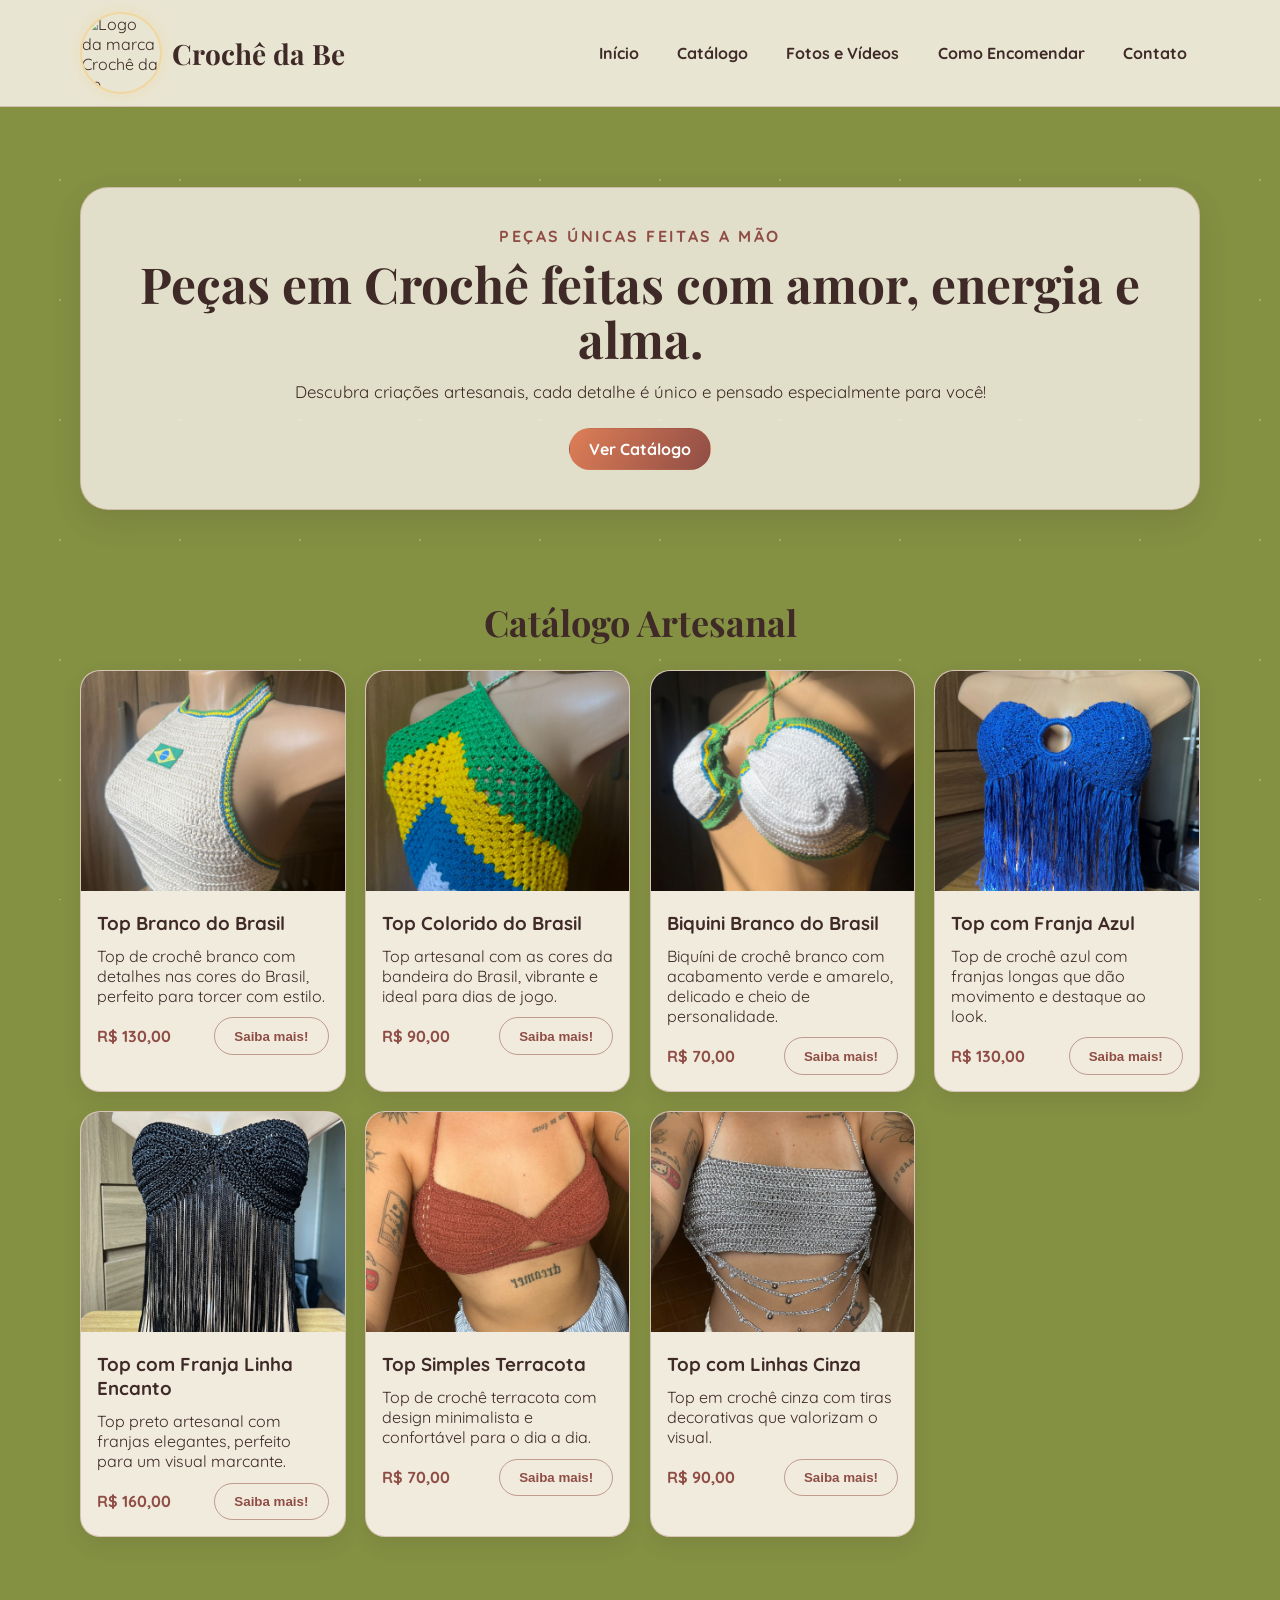
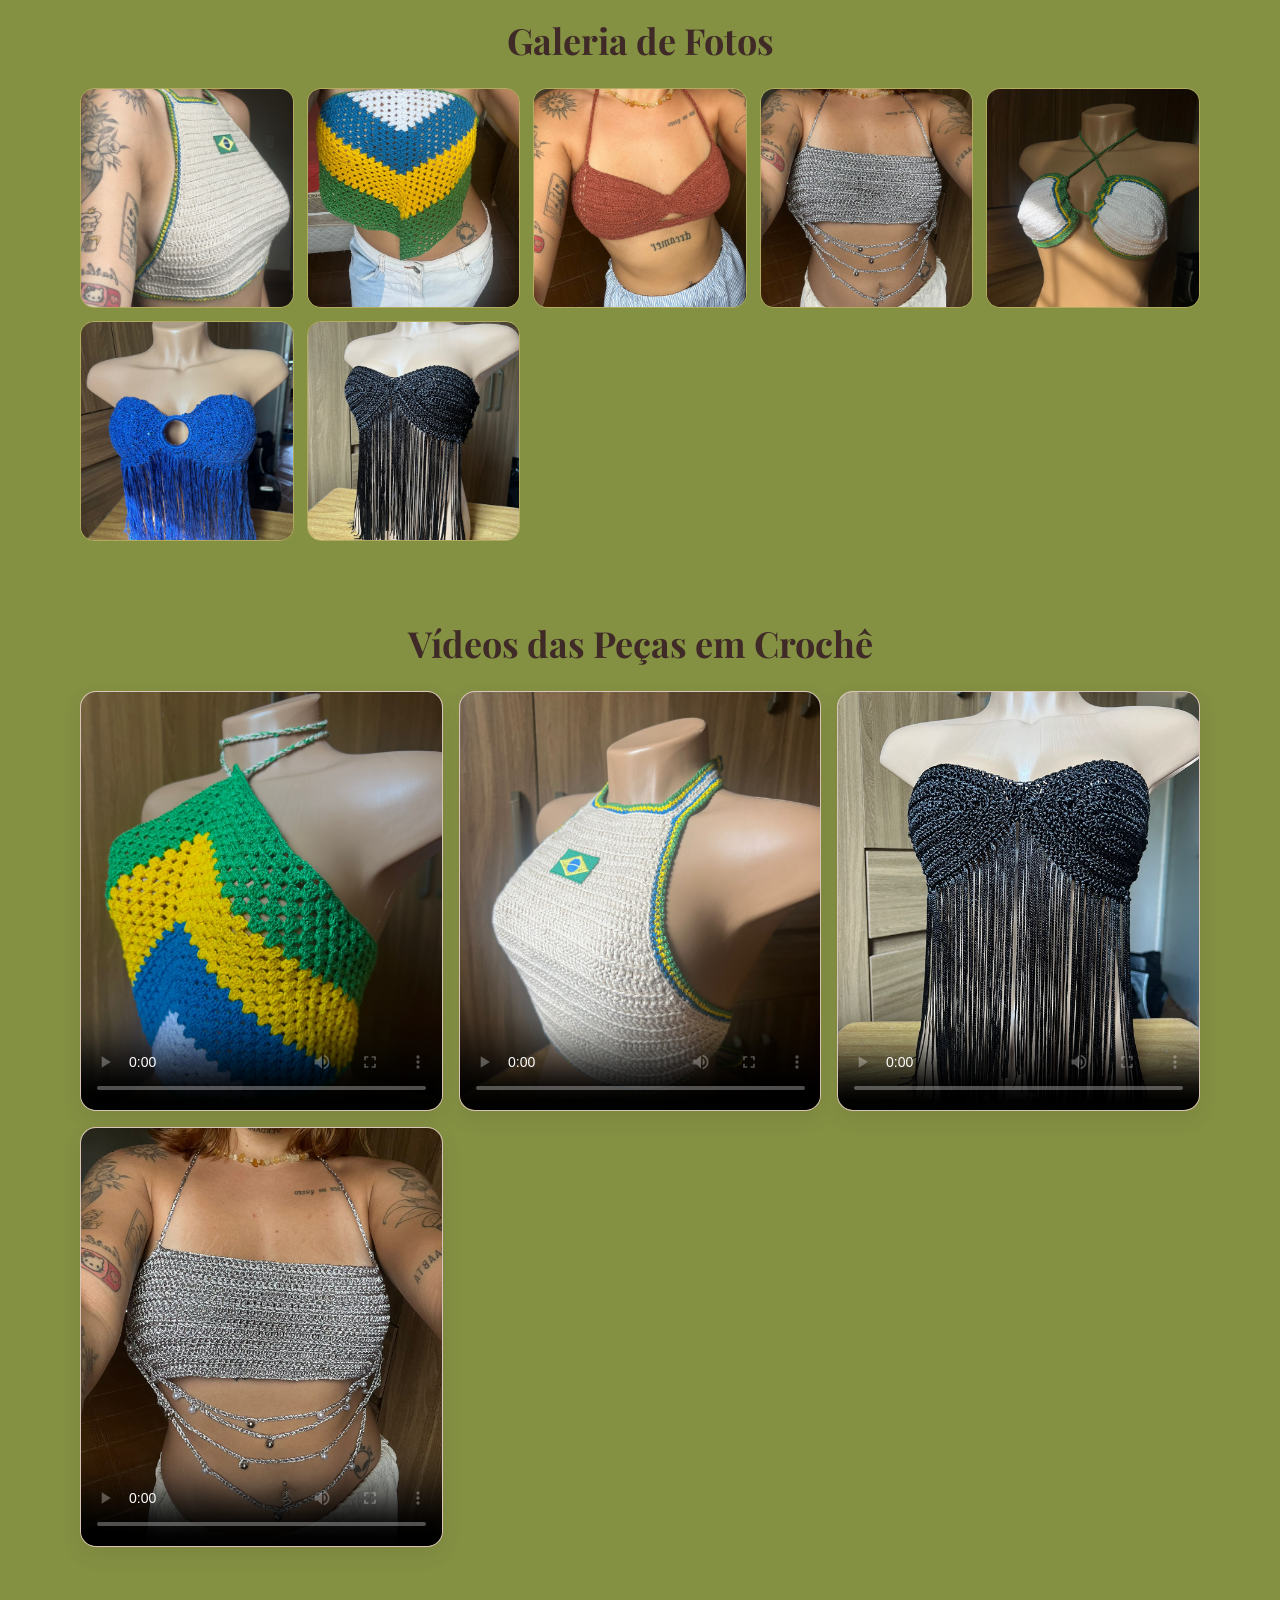
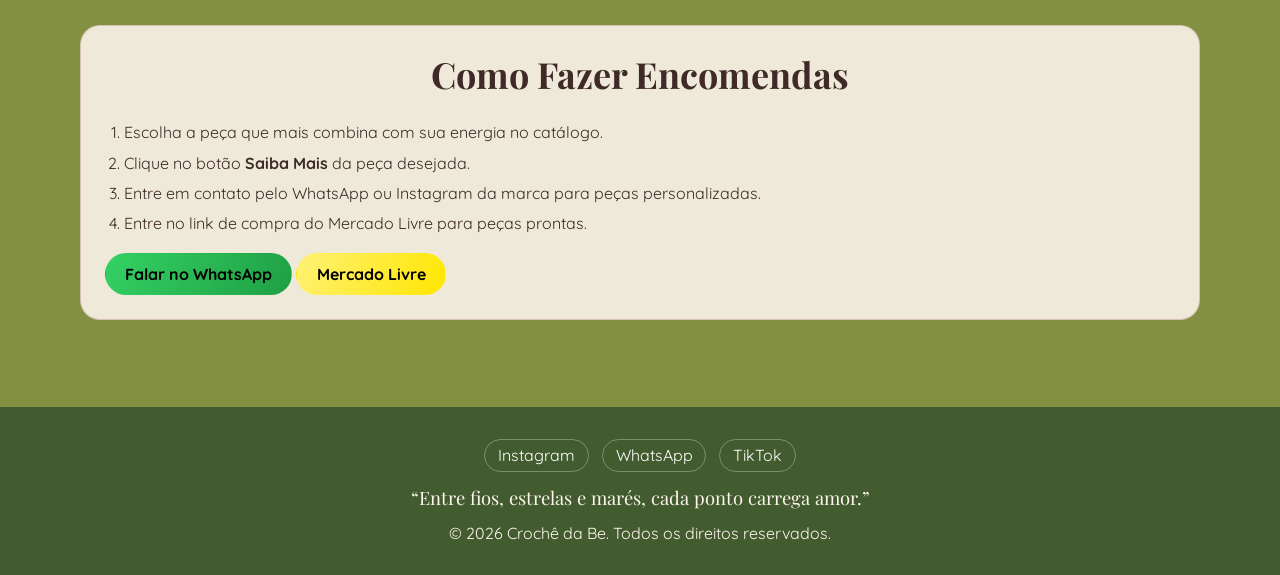
==== Croche da Be chatcpt/index.html @ f4ef6bd1 "Add files via upload" ====
<!DOCTYPE html> <!-- Define o tipo do documento como HTML5 -->
<html lang="pt-BR"> <!-- Inicia o documento HTML com idioma português do Brasil -->
<head> <!-- Inicia a área de metadados da página -->
  <meta charset="UTF-8"> <!-- Define codificação UTF-8 para suportar acentos -->
  <meta name="viewport" content="width=device-width, initial-scale=1.0"> <!-- Garante responsividade em dispositivos móveis -->
  <meta name="description" content="Catálogo online Crochê da Be com peças artesanais feitas com amor, energia e alma."> <!-- Descreve a página para SEO -->
  <title>Crochê da Be | Catálogo Artesanal</title> <!-- Define o título exibido na aba do navegador -->
  <link rel="preconnect" href="https://fonts.googleapis.com"> <!-- Otimiza conexão com o servidor de fontes do Google -->
  <link rel="preconnect" href="https://fonts.gstatic.com" crossorigin> <!-- Otimiza conexão com arquivos de fontes com CORS -->
  <link href="https://fonts.googleapis.com/css2?family=Playfair+Display:wght@500;700&family=Quicksand:wght@400;500;700&display=swap" rel="stylesheet"> <!-- Importa tipografias delicadas e femininas -->
  <link rel="icon" href="icon.ico" type="image/x-icon"> <!-- Define o ícone da aba da página -->
  <link rel="stylesheet" href="estilo.css"> <!-- Vincula o arquivo CSS externo -->
</head> <!-- Finaliza a área de metadados da página -->
<body> <!-- Inicia o conteúdo visível da página -->
  <div class="bg-stars" aria-hidden="true"></div> <!-- Camada decorativa com brilho sutil místico -->

  <header id="inicio" class="header"> <!-- Inicia o cabeçalho com âncora para início -->
    <div class="container header__content"> <!-- Cria contêiner central para logo e navegação -->
      <a href="#inicio" class="brand" aria-label="Voltar ao início"> <!-- Cria link da marca para voltar ao topo -->
        <img src="croche da be.png" alt="Logo da marca Crochê da Be" class="brand__logo"> <!-- Exibe a logo da marca enviada -->
        <span class="brand__name">Crochê da Be</span> <!-- Exibe o nome textual da marca -->
      </a> <!-- Finaliza o link da marca -->
      <button class="menu-toggle" aria-label="Abrir menu" aria-expanded="false" aria-controls="menu">☾</button> <!-- Cria botão de menu para mobile com símbolo místico -->
      <nav id="menu" class="nav"> <!-- Inicia a navegação principal do site -->
        <a href="#inicio">Início</a> <!-- Link para seção inicial -->
        <a href="#catalogo">Catálogo</a> <!-- Link para seção de catálogo -->
        <a href="#fotos">Fotos e Vídeos</a> <!-- Link para seção sobre a criadora -->
        <a href="#encomendar">Como Encomendar</a> <!-- Link para seção de encomendas -->
        <a href="#contato">Contato</a> <!-- Link para seção de contato -->
      </nav> <!-- Finaliza a navegação principal -->
    </div> <!-- Finaliza contêiner do cabeçalho -->
  </header> <!-- Finaliza o cabeçalho -->

  <main> <!-- Inicia o conteúdo principal da página -->
    <section class="hero reveal"> <!-- Inicia a seção hero com animação de entrada -->
      <div class="container hero__content"> <!-- Cria contêiner interno da seção hero -->
        <p class="hero__subtitle">Peças únicas feitas a mão</p> <!-- Exibe subtítulo da proposta da marca -->
        <h1>Peças em Crochê feitas com amor, energia e alma.</h1> <!-- Exibe frase de impacto principal -->
        <p class="hero__text">Descubra criações artesanais, cada detalhe é único e pensado especialmente para você!</p> <!-- Exibe texto de apoio -->
        <a href="#catalogo" class="btn btn--primary">Ver Catálogo</a> <!-- Exibe botão de chamada para ação -->
      </div> <!-- Finaliza contêiner interno da seção hero -->
    </section> <!-- Finaliza a seção hero -->

      <!-- TOP BRANCO DO BRASIL -->

    <section id="catalogo" class="section reveal"> <!-- Inicia a seção de catálogo com identificação para navegação -->
      <div class="container"> <!-- Cria contêiner central da seção -->
        <h2 class="section__title">Catálogo Artesanal</h2> <!-- Exibe título da seção de catálogo -->
        <div class="catalog-grid"> <!-- Inicia grade responsiva dos cards de produtos -->
          <article class="card"> <!-- Inicia card de produto -->
            <img src="img\top branco brasil 2.jpeg" alt="Top branco do brasil" class="card__img"> <!-- Exibe imagem ilustrativa do produto -->
            <div class="card__body"> <!-- Inicia área de texto do card -->
              <h3>Top Branco do Brasil</h3> <!-- Exibe nome da peça -->
              <p>Top de crochê branco com detalhes nas cores do Brasil, perfeito para torcer com estilo.</p> <!-- Exibe descrição curta da peça -->
              <div class="card__meta"> <!-- Inicia área de preço e ação -->
                <span>R$ 130,00</span> <!-- Exibe preço do item -->
                <button class="btn btn--outline">Saiba mais!</button> <!-- Exibe botão para saber mais informações -->
              </div> <!-- Finaliza área de preço e ação -->
            </div> <!-- Finaliza área de texto do card -->
          </article> <!-- Finaliza card de produto -->

          <!-- TOP COLORIDO DO BRASIL -->

          <article class="card"> <!-- Inicia card de produto -->
            <img src="img\top colorido brasil 2.jpeg" alt="top colorido do brasil" class="card__img"> <!-- Exibe imagem ilustrativa do produto -->
            <div class="card__body"> <!-- Inicia área de texto do card -->
              <h3>Top Colorido do Brasil</h3> <!-- Exibe nome da peça -->
              <p>Top artesanal com as cores da bandeira do Brasil, vibrante e ideal para dias de jogo.</p> <!-- Exibe descrição curta da peça -->
              <div class="card__meta"> <!-- Inicia área de preço e ação -->
                <span>R$ 90,00</span> <!-- Exibe preço fictício do item -->
                <button class="btn btn--outline">Saiba mais!</button> <!-- Exibe botão para saber mais informações -->
              </div> <!-- Finaliza área de preço e ação -->
            </div> <!-- Finaliza área de texto do card -->
          </article> <!-- Finaliza card de produto -->

          <!-- BIQUINI DO BRASIL -->

          <article class="card"> <!-- Inicia card de produto -->
            <img src="img\biquini brasil 1.jpeg" alt="biquini branco do brasil" class="card__img"> <!-- Exibe imagem ilustrativa do produto -->
            <div class="card__body"> <!-- Inicia área de texto do card -->
              <h3>Biquini Branco do Brasil</h3> <!-- Exibe nome da peça -->
              <p>Biquíni de crochê branco com acabamento verde e amarelo, delicado e cheio de personalidade.</p> <!-- Exibe descrição curta da peça -->
              <div class="card__meta"> <!-- Inicia área de preço e ação -->
                <span>R$ 70,00</span> <!-- Exibe preço fictício do item -->
                <button class="btn btn--outline">Saiba mais!</button> <!-- Exibe botão para saber mais informações -->
              </div> <!-- Finaliza área de preço e ação -->
            </div> <!-- Finaliza área de texto do card -->
          </article> <!-- Finaliza card de produto -->

          <!-- TOP FRANJA AZUL -->

          <article class="card"> <!-- Inicia card de produto -->
            <img src="img\top franja azul 1.jpeg" alt="top com franja azul" class="card__img"> <!-- Exibe imagem ilustrativa do produto -->
            <div class="card__body"> <!-- Inicia área de texto do card -->
              <h3>Top com Franja Azul</h3> <!-- Exibe nome da peça -->
              <p>Top de crochê azul com franjas longas que dão movimento e destaque ao look.</p> <!-- Exibe descrição curta da peça -->
              <div class="card__meta"> <!-- Inicia área de preço e ação -->
                <span>R$ 130,00</span> <!-- Exibe preço fictício do item -->
                <button class="btn btn--outline">Saiba mais!</button> <!-- Exibe botão para saber mais informações -->
              </div> <!-- Finaliza área de preço e ação -->
            </div> <!-- Finaliza área de texto do card -->
          </article> <!-- Finaliza card de produto -->

          <!-- TOP FRANJA PRETO -->

          <article class="card"> <!-- Inicia card de produto -->
            <img src="img\top franja preto 1.jpeg" alt="Saída de praia em crochê" class="card__img"> <!-- Exibe imagem ilustrativa do produto -->
            <div class="card__body"> <!-- Inicia área de texto do card -->
              <h3>Top com Franja Linha Encanto</h3> <!-- Exibe nome da peça -->
              <p>Top preto artesanal com franjas elegantes, perfeito para um visual marcante.</p> <!-- Exibe descrição curta da peça -->
              <div class="card__meta"> <!-- Inicia área de preço e ação -->
                <span>R$ 160,00</span> <!-- Exibe preço fictício do item -->
                <button class="btn btn--outline">Saiba mais!</button> <!-- Exibe botão para saber mais informações -->
              </div> <!-- Finaliza área de preço e ação -->
            </div> <!-- Finaliza área de texto do card -->
          </article> <!-- Finaliza card de produto -->

          <!-- TOP SIMPLES -->

          <article class="card"> <!-- Inicia card de produto -->
            <img src="img\top simples 1.jpeg" alt="Saída de praia em crochê" class="card__img"> <!-- Exibe imagem ilustrativa do produto -->
            <div class="card__body"> <!-- Inicia área de texto do card -->
              <h3>Top Simples Terracota</h3> <!-- Exibe nome da peça -->
              <p>Top de crochê terracota com design minimalista e confortável para o dia a dia.</p> <!-- Exibe descrição curta da peça -->
              <div class="card__meta"> <!-- Inicia área de preço e ação -->
                <span>R$ 70,00</span> <!-- Exibe preço fictício do item -->
                <button class="btn btn--outline">Saiba mais!</button> <!-- Exibe botão para saber mais informações -->
              </div> <!-- Finaliza área de preço e ação -->
            </div> <!-- Finaliza área de texto do card -->
          </article> <!-- Finaliza card de produto -->

          <!-- TOP LINHAS CINZA -->

          <article class="card"> <!-- Inicia card de produto -->
            <img src="img\top linhas cinza 1.jpeg" alt="Chapéu artesanal em crochê" class="card__img"> <!-- Exibe imagem ilustrativa do produto -->
            <div class="card__body"> <!-- Inicia área de texto do card -->
              <h3>Top com Linhas Cinza</h3> <!-- Exibe nome da peça -->
              <p>Top em crochê cinza com tiras decorativas que valorizam o visual.</p> <!-- Exibe descrição curta da peça -->
              <div class="card__meta"> <!-- Inicia área de preço e ação -->
                <span>R$ 90,00</span> <!-- Exibe preço fictício do item -->
                <button class="btn btn--outline">Saiba mais!</button> <!-- Exibe botão para saber mais informações -->
              </div> <!-- Finaliza área de preço e ação -->
            </div> <!-- Finaliza área de texto do card -->
          </article> <!-- Finaliza card de produto -->
        </div> <!-- Finaliza grade responsiva dos cards -->
      </div> <!-- Finaliza contêiner central da seção -->
    </section> <!-- Finaliza a seção de catálogo -->

    <section id="fotos" class="section reveal"> <!-- Inicia seção de galeria com animação -->
      <div class="container"> <!-- Cria contêiner central da seção -->
        <h2 class="section__title">Galeria de Fotos</h2> <!-- Exibe título da seção de fotos -->
        <div class="gallery-grid"> <!-- Inicia grade moderna da galeria -->
          <img src="img\top branco brasil 4.jpeg" alt="caimento da peça no corpo"> <!-- Exibe foto da galeria -->
          <img src="img\top colorido brasil 4.jpeg" alt="caimento da peça no corpo"> <!-- Exibe foto da galeria -->
          <img src="img\top simples 1.jpeg" alt="caimento da peça no corpo"> <!-- Exibe foto da galeria -->
          <img src="img\top linhas cinza 1.jpeg" alt="caimento da peça no corpo"> <!-- Exibe foto da galeria -->
          <img src="img\biquini brasil 2.jpeg" alt="modelo em outro angulo"> <!-- Exibe foto da galeria -->
          <img src="img\top franja azul 2.jpeg" alt="modelo em outro angulo"> <!-- Exibe foto da galeria -->
          <img src="img\top franja preto 2.jpeg" alt="modelo em outro angulo"> <!-- Exibe foto da galeria -->
        </div> <!-- Finaliza grade da galeria -->
      </div> <!-- Finaliza contêiner central da seção -->
    </section> <!-- Finaliza seção de galeria -->

    <section class="section reveal"> <!-- Inicia seção de vídeos com animação -->
      <div class="container"> <!-- Cria contêiner central da seção -->
        <h2 class="section__title">Vídeos das Peças em Crochê</h2> <!-- Exibe título da seção de vídeos -->
        <div class="video-grid"> <!-- Inicia grade de vídeos responsiva -->

        <div class="video-card"> <!-- Inicia card de vídeo local/externo -->
          <video controls preload="metadata" poster="img/top colorido brasil 2.jpeg"> <!-- Cria player de vídeo com capa -->
              <source src="img/video top colorido brasil.mp4" type="video/mp4"> <!-- Define fonte de vídeo em MP4 -->
              Seu navegador não suporta vídeo HTML5. <!-- Exibe mensagem para navegadores antigos -->
            </video> <!-- Finaliza player de vídeo -->
          </div> <!-- Finaliza card de vídeo local/externo -->

          <div class="video-card"> <!-- Inicia card de vídeo local/externo -->
            <video controls preload="metadata" poster="img/top branco brasil 2.jpeg"> <!-- Cria player de vídeo com capa -->
              <source src="img/video top branco brasil.mp4" type="video/mp4"> <!-- Define fonte de vídeo em MP4 -->
              Seu navegador não suporta vídeo HTML5. <!-- Exibe mensagem para navegadores antigos -->
            </video> <!-- Finaliza player de vídeo -->
          </div> <!-- Finaliza card de vídeo local/externo -->

          <div class="video-card"> <!-- Inicia card de vídeo local/externo -->
            <video controls preload="metadata" poster="img/top franja preto 1.jpeg"> <!-- Cria player de vídeo com capa -->
              <source src="img/video top franja preto.mp4" type="video/mp4"> <!-- Define fonte de vídeo em MP4 -->
              Seu navegador não suporta vídeo HTML5. <!-- Exibe mensagem para navegadores antigos -->
            </video> <!-- Finaliza player de vídeo -->
          </div> <!-- Finaliza card de vídeo local/externo -->

          <div class="video-card"> <!-- Inicia card de vídeo local/externo -->
            <video controls preload="metadata" poster="img/top linhas cinza 1.jpeg"> <!-- Cria player de vídeo com capa -->
              <source src="img/video top linhas cinza.mp4" type="video/mp4"> <!-- Define fonte de vídeo em MP4 -->
              Seu navegador não suporta vídeo HTML5. <!-- Exibe mensagem para navegadores antigos -->
            </video> <!-- Finaliza player de vídeo -->
          </div> <!-- Finaliza card de vídeo local/externo -->

        </div> <!-- Finaliza grade de vídeos responsiva -->
      </div> <!-- Finaliza contêiner central da seção -->
    </section> <!-- Finaliza seção de vídeos -->

    <section id="encomendar" class="section reveal"> <!-- Inicia seção de como encomendar com âncora -->
      <div class="container steps"> <!-- Cria contêiner central com estilo de passos -->
        <h2 class="section__title">Como Fazer Encomendas</h2> <!-- Exibe título da seção de encomendas -->
        <ol> <!-- Inicia lista ordenada com passo a passo -->
          <li>Escolha a peça que mais combina com sua energia no catálogo.</li> <!-- Exibe passo 1 -->
          <li>Clique no botão <strong>Saiba Mais</strong> da peça desejada.</li> <!-- Exibe passo 2 -->
          <li>Entre em contato pelo WhatsApp ou Instagram da marca para peças personalizadas.</li> <!-- Exibe passo 3 -->
          <li>Entre no link de compra do Mercado Livre para peças prontas.</li> <!-- Exibe passo 4 -->
        </ol> <!-- Finaliza lista ordenada -->
        <a href="#" class="btn btn--whatsapp" aria-label="Abrir conversa no WhatsApp">Falar no WhatsApp</a> <!-- Exibe botão fictício de WhatsApp -->
        <a href="#" class="btn btn--mercado" aria-label="Abrir perfil do mercado livre">Mercado Livre</a> <!-- Exibe botão fictício de Mercado Livre -->
      </div> <!-- Finaliza contêiner da seção -->
    </section> <!-- Finaliza seção de como encomendar -->

  <footer id="contato" class="footer"> <!-- Inicia rodapé com âncora de contato -->
    <div class="container footer__content"> <!-- Cria contêiner central do rodapé -->
      <div class="footer__social"> <!-- Inicia bloco de redes sociais -->
        <a href="#" aria-label="Instagram">Instagram</a> <!-- Exibe link fictício do Instagram -->
        <a href="#" aria-label="WhatsApp">WhatsApp</a> <!-- Exibe link fictício do WhatsApp -->
        <a href="#" aria-label="TikTok">TikTok</a> <!-- Exibe link fictício do TikTok -->
      </div> <!-- Finaliza bloco de redes sociais -->
      <p class="footer__quote">“Entre fios, estrelas e marés, cada ponto carrega amor.”</p> <!-- Exibe frase inspiradora -->
      <p class="footer__copy">© 2026 Crochê da Be. Todos os direitos reservados.</p> <!-- Exibe direitos autorais -->
    </div> <!-- Finaliza contêiner central do rodapé -->
  </footer> <!-- Finaliza rodapé -->

  <script src="script.js"></script> <!-- Importa o arquivo JavaScript externo -->
</body> <!-- Finaliza o conteúdo visível da página -->
</html> <!-- Finaliza o documento HTML -->
---- Croche da Be chatcpt/estilo.css ----
:root { /* Define variáveis globais de cor para manter consistência visual */
  --sunset-1: #ffb07c; /* Define tom quente claro inspirado no pôr do sol */
  --sunset-2: #de7e57; /* Define tom terracota médio para gradientes */
  --sunset-3: #8f4d45; /* Define tom profundo para contraste */
  --rose: #f7c7c4; /* Define tom rosado suave feminino */
  --sea: #3b7f99; /* Define tom azul do mar ao entardecer */
  --gold: #f4d08b; /* Define dourado suave para brilhos e detalhes */
  --ink: #3f2a28; /* Define cor escura para textos principais */
  --paper: #fff8f3; /* Define fundo claro aconchegante */
} /* Finaliza as variáveis globais */

* { /* Aplica estilo base para todos os elementos */
  margin: 0; /* Remove margens padrão do navegador */
  padding: 0; /* Remove espaçamentos internos padrão */
  box-sizing: border-box; /* Inclui borda e padding no cálculo de largura */
} /* Finaliza configuração global */

html { /* Configura comportamento global do documento */
  scroll-behavior: smooth; /* Ativa rolagem suave entre âncoras */
} /* Finaliza regra do elemento html */

body { /* Define estilos gerais do corpo do site */
  font-family: 'Quicksand', sans-serif; /* Define tipografia principal delicada */
  color: var(--ink); /* Define cor base de texto */
  background-color: #849143; /* Cor verde personalizada */
  background-size: 250% 250%; /* Amplia o gradiente para permitir animação suave */
  animation: bgFlow 18s ease infinite; /* Anima gradiente para sensação viva e mágica */
  min-height: 100vh; /* Garante altura mínima ocupando a tela inteira */
  overflow-x: hidden; /* Evita rolagem horizontal indesejada */
} /* Finaliza estilos do body */

.bg-stars { /* Cria camada de elementos místicos no fundo */
  position: fixed; /* Mantém camada fixa durante rolagem */
  inset: 0; /* Ocupa toda a área visível da janela */
  pointer-events: none; /* Impede interação do mouse com a camada decorativa */
  background-image: radial-gradient(circle, rgba(255, 255, 255, 0.55) 1px, transparent 1px); /* Gera pontos brilhantes como estrelas */
  background-size: 120px 120px; /* Define espaçamento dos pontos brilhantes */
  opacity: 0.45; /* Deixa efeito sutil para não competir com conteúdo */
  z-index: -1; /* Posiciona a camada atrás do conteúdo */
} /* Finaliza camada de estrelas */

.container { /* Define contêiner reutilizável para centralização */
  width: min(1120px, 92%); /* Limita largura máxima com respiro lateral */
  margin: 0 auto; /* Centraliza o conteúdo horizontalmente */
} /* Finaliza regra de contêiner */

.header { /* Define aparência do cabeçalho fixo */
  position: sticky; /* Mantém cabeçalho visível ao rolar */
  top: 0; /* Fixa no topo da janela */
  backdrop-filter: blur(10px); /* Aplica desfoque suave no fundo do cabeçalho */
  background: rgba(255, 248, 243, 0.82); /* Cria fundo translúcido acolhedor */
  border-bottom: 1px solid rgba(143, 77, 69, 0.25); /* Adiciona divisão sutil com o conteúdo */
  z-index: 30; /* Mantém cabeçalho acima das demais seções */
} /* Finaliza estilos do cabeçalho */

.header__content { /* Organiza elementos internos do cabeçalho */
  display: flex; /* Ativa layout flexível em linha */
  align-items: center; /* Alinha itens verticalmente ao centro */
  justify-content: space-between; /* Distribui marca e menu com espaço */
  gap: 1rem; /* Define espaçamento entre elementos internos */
  padding: 0.75rem 0; /* Aplica respiro superior e inferior no cabeçalho */
} /* Finaliza conteúdo do cabeçalho */

.brand { /* Estiliza bloco da marca */
  display: inline-flex; /* Alinha logo e nome em linha */
  align-items: center; /* Centraliza verticalmente logo e texto */
  gap: 0.65rem; /* Define distância entre logo e nome */
  text-decoration: none; /* Remove sublinhado do link da marca */
  color: var(--ink); /* Define cor do texto da marca */
} /* Finaliza regra da marca */

.brand__logo { /* Define estilo da imagem da logo */
  width: 82px; /* Define largura fixa da logo */
  height: 82px; /* Define altura fixa da logo */
  object-fit: cover; /* Ajusta imagem sem distorção */
  border-radius: 50%; /* Torna logo circular para aparência moderna */
  border: 2px solid rgba(244, 208, 139, 0.7); /* Cria contorno dourado suave */
  box-shadow: 0 0 16px rgba(244, 208, 139, 0.35); /* Adiciona brilho sutil místico */
} /* Finaliza estilo da logo */

.brand__name { /* Estiliza nome da marca no cabeçalho */
  font-family: 'Playfair Display', serif; /* Usa fonte elegante para identidade artesanal */
  font-size: 1.75rem; /* Define tamanho de destaque para o nome */
  font-weight: 700; /* Intensifica presença tipográfica do nome */
} /* Finaliza nome da marca */

.nav { /* Define layout da navegação desktop */
  display: flex; /* Organiza links em linha */
  align-items: center; /* Centraliza links verticalmente */
  gap: 0.8rem; /* Cria espaço entre links de navegação */
} /* Finaliza bloco da navegação */

.nav a { /* Estiliza links de navegação */
  text-decoration: none; /* Remove sublinhado padrão dos links */
  color: var(--ink); /* Define cor harmônica dos links */
  font-weight: 700; /* Destaca links para melhor leitura */
  padding: 0.45rem 0.8rem; /* Cria área clicável confortável */
  border-radius: 999px; /* Deixa links com visual arredondado */
  transition: transform 0.3s ease, background-color 0.3s ease; /* Suaviza efeitos de hover */
} /* Finaliza estilo dos links de navegação */

.nav a:hover { /* Aplica efeito quando passa o mouse no menu */
  background-color: rgba(244, 208, 139, 0.45); /* Realça link com tom dourado suave */
  transform: translateY(-2px); /* Eleva o link para efeito elegante */
} /* Finaliza hover do menu */

.menu-toggle { /* Estiliza botão de menu mobile */
  display: none; /* Esconde botão em telas maiores */
  border: none; /* Remove borda padrão do botão */
  background: rgba(143, 77, 69, 0.15); /* Aplica fundo suave no botão */
  color: var(--ink); /* Define cor do ícone no botão */
  width: 42px; /* Define largura do botão circular */
  height: 42px; /* Define altura do botão circular */
  border-radius: 50%; /* Torna botão totalmente arredondado */
  font-size: 1.2rem; /* Define tamanho do símbolo místico */
  cursor: pointer; /* Indica que botão é clicável */
} /* Finaliza estilo do botão mobile */

.hero { /* Define aparência da seção principal hero */
  padding: 5rem 0 4rem; /* Cria espaçamento amplo para destaque inicial */
} /* Finaliza bloco hero */

.hero__content { /* Organiza conteúdo interno da seção hero */
  text-align: center; /* Centraliza o conteúdo textual */
  background: rgba(255, 248, 243, 0.76); /* Cria cartão translúcido acolhedor */
  border: 1px solid rgba(143, 77, 69, 0.25); /* Define borda suave na área principal */
  border-radius: 28px; /* Arredonda bordas para aparência delicada */
  padding: 2.4rem; /* Adiciona respiro interno ao conteúdo hero */
  box-shadow: 0 12px 30px rgba(63, 42, 40, 0.14); /* Adiciona profundidade sutil */
} /* Finaliza conteúdo hero */

.hero__subtitle { /* Estiliza subtítulo da seção hero */
  text-transform: uppercase; /* Deixa subtítulo em caixa alta */
  letter-spacing: 0.16em; /* Aumenta espaçamento entre letras */
  font-weight: 700; /* Destaca subtítulo de apoio */
  color: var(--sunset-3); /* Usa tom profundo da paleta temática */
  margin-bottom: 0.6rem; /* Cria distância do título principal */
} /* Finaliza subtítulo hero */

.hero h1 { /* Estiliza título principal da seção hero */
  font-family: 'Playfair Display', serif; /* Usa fonte elegante para impacto */
  font-size: clamp(2rem, 5vw, 3.1rem); /* Ajusta tamanho do título conforme tela */
  line-height: 1.1; /* Melhora legibilidade em múltiplas linhas */
  margin-bottom: 1rem; /* Cria espaçamento abaixo do título */
} /* Finaliza título hero */

.hero__text { /* Estiliza texto descritivo da seção hero */
  max-width: 700px; /* Limita largura para leitura confortável */
  margin: 0 auto 1.6rem; /* Centraliza texto e adiciona espaçamento inferior */
  font-size: 1.05rem; /* Define tamanho agradável de leitura */
} /* Finaliza texto hero */

.section { /* Define espaçamento padrão de seções */
  padding: 1.5rem 0 3.4rem; /* Cria ritmo vertical entre seções */
} /* Finaliza bloco base de seção */

.section__title { /* Estiliza títulos das seções */
  text-align: center; /* Centraliza títulos para unidade visual */
  font-family: 'Playfair Display', serif; /* Usa fonte elegante nos títulos */
  font-size: clamp(1.6rem, 3vw, 2.25rem); /* Ajusta tamanho conforme a tela */
  margin-bottom: 1.5rem; /* Define espaço antes do conteúdo da seção */
} /* Finaliza estilo de títulos de seção */

.catalog-grid { /* Define grade de produtos do catálogo */
  display: grid; /* Ativa layout em grade */
  grid-template-columns: repeat(auto-fit, minmax(250px, 1fr)); /* Cria colunas responsivas automáticas */
  gap: 1.2rem; /* Define espaçamento entre cards */
} /* Finaliza grade do catálogo */

.card { /* Estiliza card individual de produto */
  background: rgba(255, 248, 243, 0.88); /* Aplica fundo claro translúcido */
  border-radius: 20px; /* Arredonda os cantos do card */
  overflow: hidden; /* Garante que imagem respeite o arredondamento */
  border: 1px solid rgba(143, 77, 69, 0.24); /* Adiciona contorno suave */
  box-shadow: 0 8px 20px rgba(63, 42, 40, 0.1); /* Cria profundidade leve */
  transition: transform 0.35s ease, box-shadow 0.35s ease; /* Suaviza animação de hover */
} /* Finaliza card de produto */

.card:hover { /* Define efeito ao passar o mouse no card */
  transform: translateY(-6px); /* Move card para cima com suavidade */
  box-shadow: 0 15px 28px rgba(63, 42, 40, 0.16); /* Intensifica sombra no hover */
} /* Finaliza hover do card */

.card__img { /* Estiliza imagem do produto */
  width: 100%; /* Ocupa toda largura do card */
  height: 220px; /* Define altura fixa para uniformidade */
  object-fit: cover; /* Recorta imagem sem distorcer */
} /* Finaliza imagem do card */

.card__body { /* Define área interna de textos do card */
  padding: 1rem; /* Cria espaçamento interno confortável */
  display: grid; /* Organiza conteúdo de forma estruturada */
  gap: 0.7rem; /* Define distância entre texto e ações */
} /* Finaliza corpo do card */

.card__meta { /* Organiza preço e botão no card */
  display: flex; /* Coloca preço e botão lado a lado */
  justify-content: space-between; /* Separa os dois itens nas extremidades */
  align-items: center; /* Alinha verticalmente os itens */
  gap: 0.5rem; /* Define pequeno espaço entre elementos */
} /* Finaliza meta do card */

.card__meta span { /* Estiliza valor do produto */
  font-weight: 700; /* Dá destaque visual ao preço */
  color: var(--sunset-3); /* Usa cor temática para o preço */
} /* Finaliza estilo do preço */

.gallery-grid { /* Define grade de imagens da galeria */
  display: grid; /* Ativa layout em grid */
  grid-template-columns: repeat(auto-fit, minmax(180px, 1fr)); /* Cria colunas responsivas para fotos */
  gap: 0.8rem; /* Define espaçamento entre fotos */
} /* Finaliza grade da galeria */

.gallery-grid img { /* Estiliza imagens dentro da galeria */
  width: 100%; /* Faz imagem ocupar toda célula da grade */
  height: 220px; /* Define altura padronizada para mosaico */
  object-fit: cover; /* Preserva proporção com recorte elegante */
  border-radius: 14px; /* Arredonda cantos das fotos */
  transition: transform 0.35s ease, filter 0.35s ease; /* Suaviza efeitos de interação */
  border: 1px solid rgba(244, 208, 139, 0.4); /* Cria moldura dourada sutil */
} /* Finaliza estilo das fotos da galeria */

.gallery-grid img:hover { /* Aplica efeito hover nas fotos da galeria */
  transform: scale(1.03); /* Aumenta levemente a imagem */
  filter: saturate(1.1) brightness(1.03); /* Realça cor e brilho da imagem */
} /* Finaliza hover das imagens */

.video-grid { /* Define grade para cards de vídeo */
  display: grid; /* Ativa disposição em grade */
  grid-template-columns: repeat(auto-fit, minmax(280px, 1fr)); /* Cria colunas adaptáveis para vídeos */
  gap: 1rem; /* Define espaço entre vídeos */
} /* Finaliza grade de vídeos */

.video-card { /* Estiliza bloco individual de vídeo */
  background: rgba(255, 248, 243, 0.88); /* Aplica fundo claro alinhado ao tema */
  border-radius: 16px; /* Arredonda cantos dos blocos */
  border: 1px solid rgba(143, 77, 69, 0.24); /* Adiciona contorno delicado */
  overflow: hidden; /* Garante que mídia respeite bordas arredondadas */
  box-shadow: 0 8px 20px rgba(63, 42, 40, 0.1); /* Aplica sombra suave */
  height: 420px; /* trava a altura do card */
  display: flex; /* impede redimensionamento estranho */
} /* Finaliza estilo do card de vídeo */


.video-card video { /* Seleciona vídeo HTML5 dentro do card */
  width: 100%; /* Faz mídia ocupar toda largura do card */
  height: 100%; /* ocupa todo o card */
  border: 0; /* Remove bordas padrão da mídia */
  display: block; /* Evita espaços extras abaixo da mídia */
  object-fit: cover; /* faz o vídeo preencher sem esticar */
  display: block;
} /* Finaliza estilo das mídias */

.steps { /* Estiliza caixa da seção de encomendas */
  background: rgba(255, 248, 243, 0.86); /* Define fundo claro com transparência */
  border-radius: 20px; /* Cria cantos suaves */
  border: 1px solid rgba(143, 77, 69, 0.24); /* Adiciona borda temática */
  padding: 1.5rem; /* Aplica espaçamento interno */
} /* Finaliza estilo de passos */

.steps ol { /* Estiliza lista ordenada de encomendas */
  display: grid; /* Organiza passos verticalmente com consistência */
  gap: 0.65rem; /* Cria espaçamento entre passos */
  margin: 0 0 1.2rem 1.2rem; /* Ajusta margem para alinhamento da numeração */
} /* Finaliza lista de passos */

.about { /* Estiliza bloco da seção sobre */
  background: rgba(255, 248, 243, 0.86); /* Aplica fundo acolhedor na seção */
  border: 1px solid rgba(143, 77, 69, 0.24); /* Cria contorno harmonioso */
  border-radius: 20px; /* Arredonda cantos para visual suave */
  padding: 1.6rem; /* Aplica espaçamento interno da seção */
} /* Finaliza bloco sobre */

.about p { /* Estiliza parágrafos da seção sobre */
  margin-bottom: 0.85rem; /* Define espaçamento entre parágrafos */
  line-height: 1.6; /* Melhora legibilidade do texto corrido */
} /* Finaliza estilo de parágrafos sobre */

.btn { /* Define estilo base de botões e links de ação */
  display: inline-flex; /* Mantém alinhamento central do conteúdo */
  align-items: center; /* Centraliza verticalmente texto do botão */
  justify-content: center; /* Centraliza horizontalmente texto do botão */
  border-radius: 999px; /* Cria formato pílula elegante */
  border: 1px solid transparent; /* Reserva espaço para borda sem pular layout */
  padding: 0.65rem 1.2rem; /* Define área clicável confortável */
  text-decoration: none; /* Remove sublinhado quando usado em links */
  font-weight: 700; /* Destaca texto do botão */
  cursor: pointer; /* Indica interatividade do elemento */
  transition: transform 0.3s ease, box-shadow 0.3s ease, background-color 0.3s ease; /* Suaviza efeitos de interação */
} /* Finaliza estilo base dos botões */

.btn:hover { /* Define efeito padrão de hover para botões */
  transform: translateY(-2px); /* Eleva botão para feedback visual */
  box-shadow: 0 8px 15px rgba(63, 42, 40, 0.18); /* Adiciona sombra sutil no hover */
} /* Finaliza hover base de botões */

.btn--primary { /* Estiliza botão principal da hero */
  background: linear-gradient(120deg, var(--sunset-2), var(--sunset-3)); /* Cria gradiente quente do botão principal */
  color: #fff; /* Define texto branco para contraste */
} /* Finaliza botão principal */

.btn--outline { /* Estiliza botão secundário dos cards */
  background: transparent; /* Mantém fundo transparente */
  color: var(--sunset-3); /* Usa cor temática no texto */
  border-color: rgba(143, 77, 69, 0.5); /* Define borda temática no botão */
} /* Finaliza botão secundário */

.btn--outline:hover { /* Define hover do botão secundário */
  background: rgba(143, 77, 69, 0.1); /* Preenche levemente fundo no hover */
} /* Finaliza hover do botão secundário */

.btn--whatsapp { /* Estiliza botão fictício de WhatsApp */
  background: linear-gradient(120deg, #34d163, #1f9f45); /* Usa gradiente verde característico */
  color: #000000; /* Define texto branco para alta legibilidade */
} /* Finaliza botão de WhatsApp */

.btn--mercado { /* Estiliza botão fictício de mercado livre */
  background: linear-gradient(120deg, #FFF176, #FFE600); /* Usa gradiente amarelo característico */
  color: #000000; /* Define texto branco para alta legibilidade */
} /* Finaliza botão de mercado livre */

.footer { /* Define aparência do rodapé */
  background-color: #435c2f; /* Cor verde personalizada */
  color: #fef6ef; /* Define cor clara para os textos do rodapé */
  padding: 2rem 0; /* Cria espaçamento interno vertical */
  margin-top: 2rem; /* Separa visualmente rodapé do conteúdo */
} /* Finaliza rodapé */

.footer__content { /* Organiza conteúdo interno do rodapé */
  display: grid; /* Usa grid para alinhar itens em coluna */
  gap: 0.8rem; /* Define espaçamento entre blocos do rodapé */
  text-align: center; /* Centraliza o texto do rodapé */
} /* Finaliza conteúdo do rodapé */

.footer__social { /* Estiliza linha de redes sociais */
  display: flex; /* Organiza links em linha */
  justify-content: center; /* Centraliza links no eixo horizontal */
  gap: 0.8rem; /* Define distância entre links sociais */
  flex-wrap: wrap; /* Permite quebrar linha em telas pequenas */
} /* Finaliza bloco de redes sociais */

.footer__social a { /* Estiliza links sociais no rodapé */
  color: #fff; /* Define cor branca para os links */
  text-decoration: none; /* Remove sublinhado padrão */
  padding: 0.35rem 0.8rem; /* Cria área de clique adequada */
  border: 1px solid rgba(255, 255, 255, 0.3); /* Delimita link com borda discreta */
  border-radius: 999px; /* Cria formato arredondado dos chips */
} /* Finaliza links sociais */

.footer__quote { /* Estiliza frase inspiradora */
  font-family: 'Playfair Display', serif; /* Usa fonte elegante para a citação */
  font-size: 1.15rem; /* Define tamanho levemente maior para destaque */
} /* Finaliza frase do rodapé */

.reveal { /* Define estado inicial dos elementos animados na rolagem */
  opacity: 0; /* Deixa elemento invisível inicialmente */
  transform: translateY(18px); /* Move elemento ligeiramente para baixo no início */
  transition: opacity 0.8s ease, transform 0.8s ease; /* Suaviza a entrada no viewport */
} /* Finaliza estado inicial de animação */

.reveal.visible { /* Define estado final quando elemento entra na tela */
  opacity: 1; /* Torna elemento totalmente visível */
  transform: translateY(0); /* Reposiciona elemento para posição original */
} /* Finaliza estado visível de animação */

@keyframes bgFlow { /* Declara animação para movimento do gradiente de fundo */
  0% { background-position: 0% 50%; } /* Define posição inicial do gradiente */
  50% { background-position: 100% 50%; } /* Define posição intermediária do gradiente */
  100% { background-position: 0% 50%; } /* Retorna gradiente para posição inicial */
} /* Finaliza keyframes da animação de fundo */

@media (max-width: 860px) { /* Inicia ajustes para tablets e telas menores */
  .menu-toggle { display: inline-flex; align-items: center; justify-content: center; } /* Exibe botão de menu mobile centralizando ícone */
  .nav { position: absolute; top: 82px; right: 4%; flex-direction: column; align-items: stretch; min-width: 220px; padding: 0.7rem; background: rgba(255, 248, 243, 0.96); border: 1px solid rgba(143, 77, 69, 0.28); border-radius: 14px; box-shadow: 0 12px 25px rgba(0, 0, 0, 0.1); opacity: 0; visibility: hidden; transform: translateY(-8px); transition: 0.3s ease; } /* Converte navegação para menu suspenso mobile */
  .nav.is-open { opacity: 1; visibility: visible; transform: translateY(0); } /* Mostra menu quando ativado no mobile */
} /* Finaliza media query para tablets */

@media (max-width: 560px) { /* Inicia ajustes para celulares */
  .brand__name { font-size: 1.2rem; } /* Reduz tamanho do nome da marca no mobile */
  .hero { padding-top: 3.5rem; } /* Ajusta espaçamento da seção hero em telas pequenas */
  .hero__content { padding: 1.5rem; } /* Reduz padding interno do hero no mobile */
  .card__img { height: 190px; } /* Ajusta altura da imagem dos cards no celular */
} /* Finaliza media query para celulares */
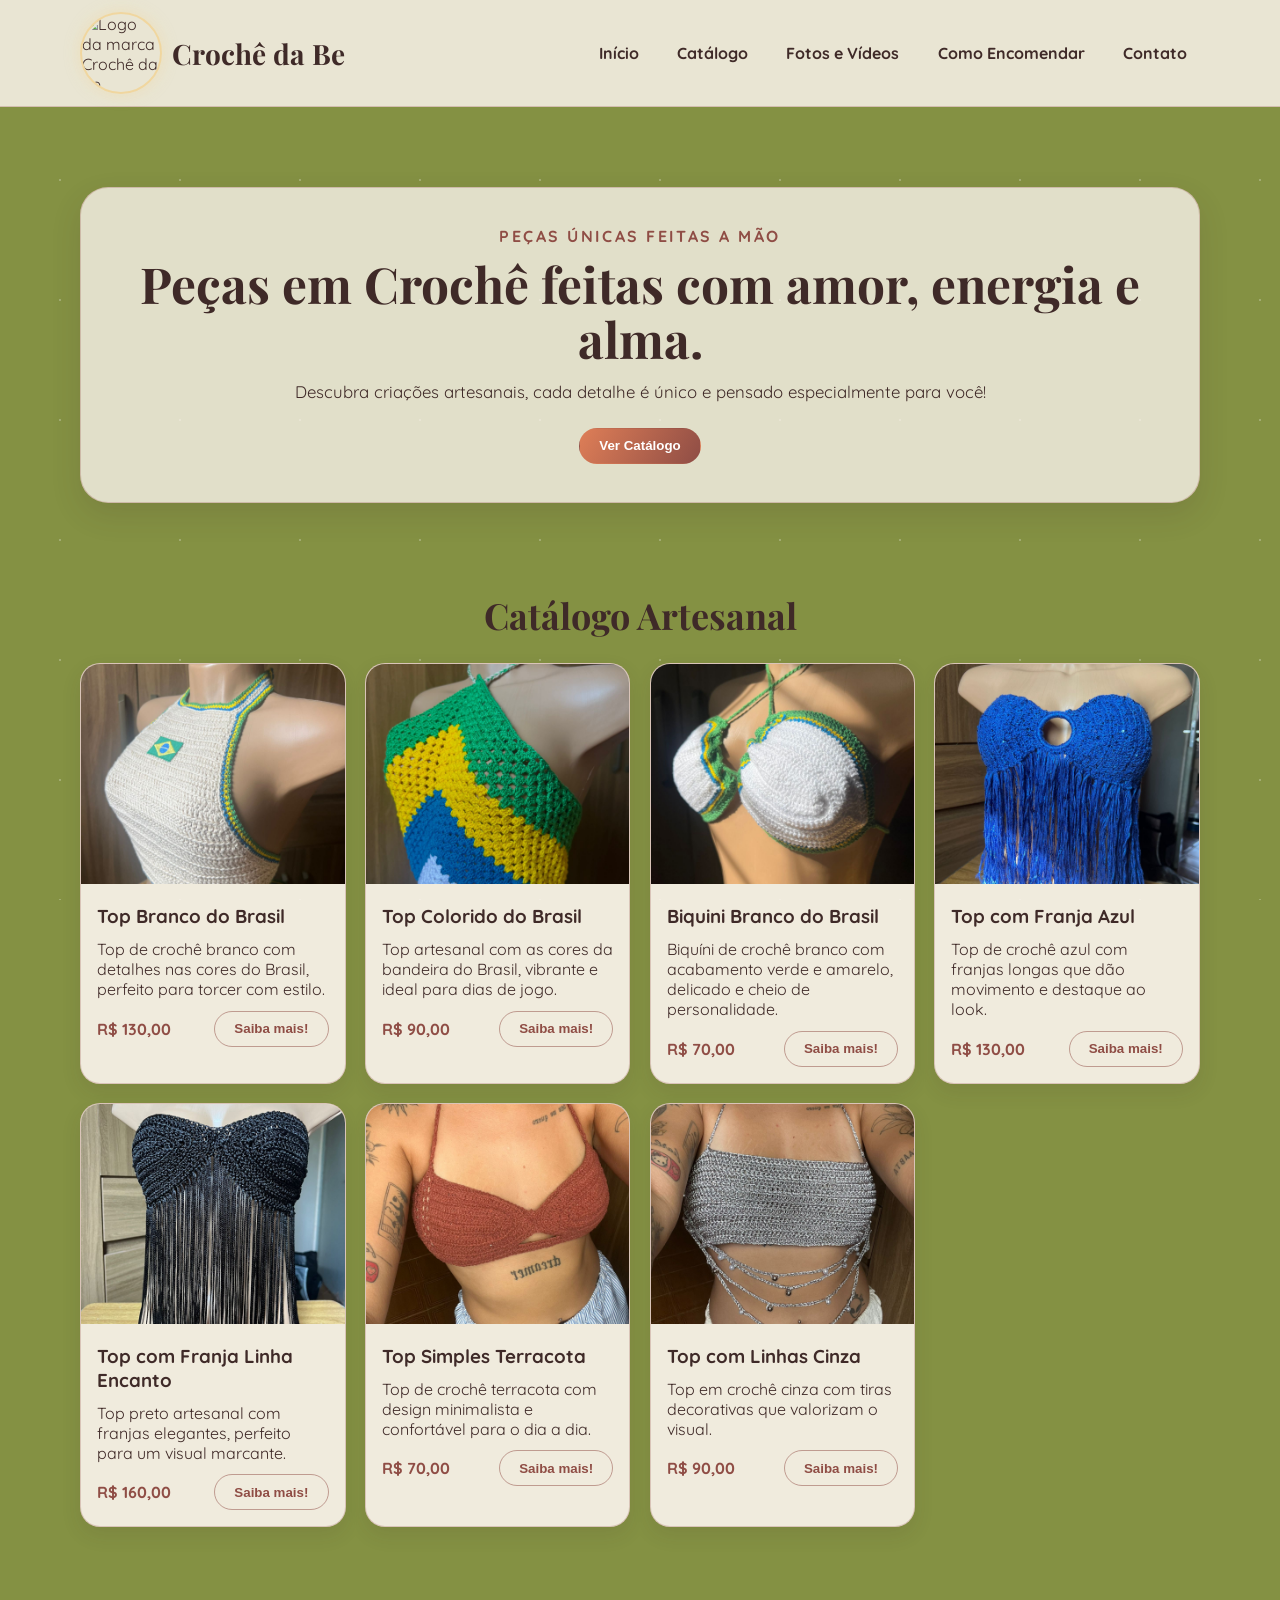
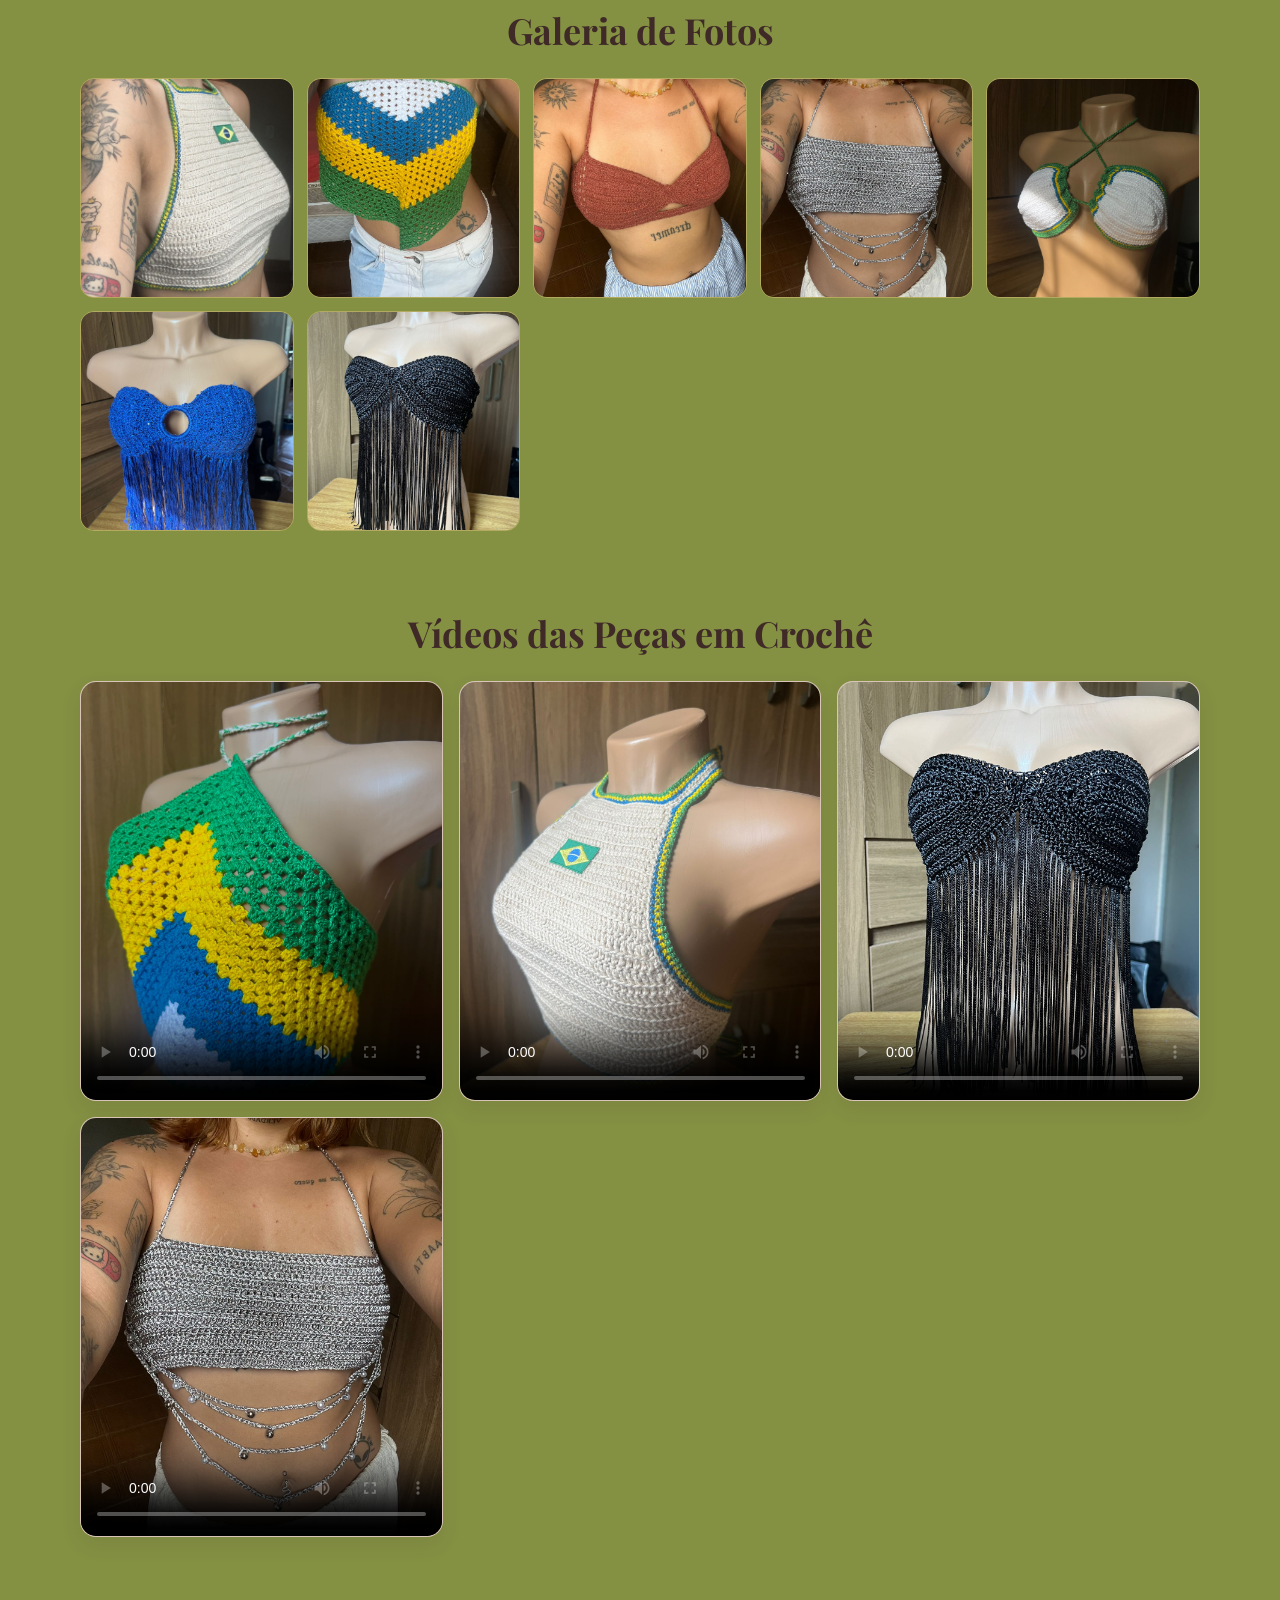
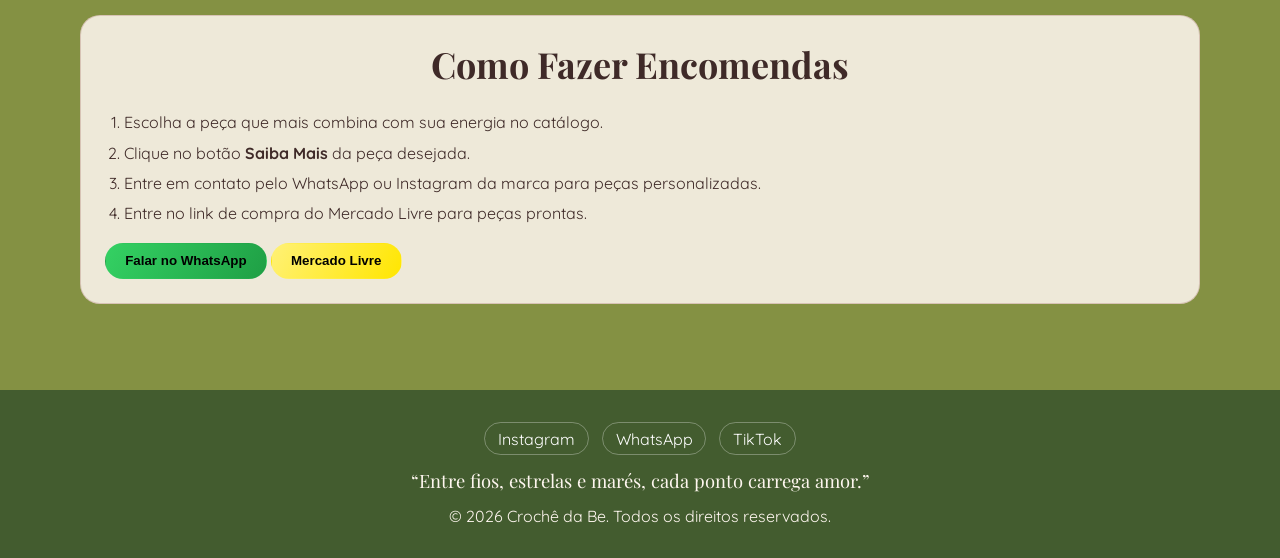
==== commit 5cf4c36c: "Add files via upload" ====
--- a/Croche da Be chatcpt/index.html
+++ b/Croche da Be chatcpt/index.html
@@ -32,6 +32,10 @@
     </div> <!-- Finaliza contêiner do cabeçalho -->
   </header> <!-- Finaliza o cabeçalho -->
 
+<!-- ================================= -->
+<!-- HERO -->
+<!-- ================================= -->
+
   <main> <!-- Inicia o conteúdo principal da página -->
     <section class="hero reveal"> <!-- Inicia a seção hero com animação de entrada -->
       <div class="container hero__content"> <!-- Cria contêiner interno da seção hero -->
@@ -42,122 +46,130 @@
       </div> <!-- Finaliza contêiner interno da seção hero -->
     </section> <!-- Finaliza a seção hero -->
 
+    <!-- ================================= -->
+    <!-- CATÁLOGO -->
+    <!-- ================================= -->
+
       <!-- TOP BRANCO DO BRASIL -->
 
     <section id="catalogo" class="section reveal"> <!-- Inicia a seção de catálogo com identificação para navegação -->
       <div class="container"> <!-- Cria contêiner central da seção -->
         <h2 class="section__title">Catálogo Artesanal</h2> <!-- Exibe título da seção de catálogo -->
         <div class="catalog-grid"> <!-- Inicia grade responsiva dos cards de produtos -->
-          <article class="card"> <!-- Inicia card de produto -->
-            <img src="img\top branco brasil 2.jpeg" alt="Top branco do brasil" class="card__img"> <!-- Exibe imagem ilustrativa do produto -->
+          <article class="card" data-produto="top-branco-brasil"> <!-- Inicia card de produto -->
+            <img src="img/top branco brasil 2.jpeg" loading="lazy" alt="Top branco do brasil" class="card__img"> <!-- Exibe imagem ilustrativa do produto -->
             <div class="card__body"> <!-- Inicia área de texto do card -->
               <h3>Top Branco do Brasil</h3> <!-- Exibe nome da peça -->
               <p>Top de crochê branco com detalhes nas cores do Brasil, perfeito para torcer com estilo.</p> <!-- Exibe descrição curta da peça -->
               <div class="card__meta"> <!-- Inicia área de preço e ação -->
                 <span>R$ 130,00</span> <!-- Exibe preço do item -->
-                <button class="btn btn--outline">Saiba mais!</button> <!-- Exibe botão para saber mais informações -->
+                <a href="top branco brasil.html" class="btn btn--outline" target="_blank">Saiba mais!</a> <!-- Exibe botão para saber mais informações -->
               </div> <!-- Finaliza área de preço e ação -->
             </div> <!-- Finaliza área de texto do card -->
           </article> <!-- Finaliza card de produto -->
 
           <!-- TOP COLORIDO DO BRASIL -->
 
-          <article class="card"> <!-- Inicia card de produto -->
-            <img src="img\top colorido brasil 2.jpeg" alt="top colorido do brasil" class="card__img"> <!-- Exibe imagem ilustrativa do produto -->
+          <article class="card" data-produto="top-colorido-brasil"> <!-- Inicia card de produto -->
+            <img src="img/top colorido brasil 2.jpeg" loading="lazy" alt="top colorido do brasil" class="card__img"> <!-- Exibe imagem ilustrativa do produto -->
             <div class="card__body"> <!-- Inicia área de texto do card -->
               <h3>Top Colorido do Brasil</h3> <!-- Exibe nome da peça -->
               <p>Top artesanal com as cores da bandeira do Brasil, vibrante e ideal para dias de jogo.</p> <!-- Exibe descrição curta da peça -->
               <div class="card__meta"> <!-- Inicia área de preço e ação -->
                 <span>R$ 90,00</span> <!-- Exibe preço fictício do item -->
-                <button class="btn btn--outline">Saiba mais!</button> <!-- Exibe botão para saber mais informações -->
+                <a href="..." class="btn btn--outline" target="_blank">Saiba mais!</a> <!-- Exibe botão para saber mais informações -->
               </div> <!-- Finaliza área de preço e ação -->
             </div> <!-- Finaliza área de texto do card -->
           </article> <!-- Finaliza card de produto -->
 
           <!-- BIQUINI DO BRASIL -->
 
-          <article class="card"> <!-- Inicia card de produto -->
-            <img src="img\biquini brasil 1.jpeg" alt="biquini branco do brasil" class="card__img"> <!-- Exibe imagem ilustrativa do produto -->
+          <article class="card" data-produto="biquini-brasil"> <!-- Inicia card de produto -->
+            <img src="img/biquini brasil 1.jpeg" loading="lazy" alt="biquini branco do brasil" class="card__img"> <!-- Exibe imagem ilustrativa do produto -->
             <div class="card__body"> <!-- Inicia área de texto do card -->
               <h3>Biquini Branco do Brasil</h3> <!-- Exibe nome da peça -->
               <p>Biquíni de crochê branco com acabamento verde e amarelo, delicado e cheio de personalidade.</p> <!-- Exibe descrição curta da peça -->
               <div class="card__meta"> <!-- Inicia área de preço e ação -->
                 <span>R$ 70,00</span> <!-- Exibe preço fictício do item -->
-                <button class="btn btn--outline">Saiba mais!</button> <!-- Exibe botão para saber mais informações -->
+                <a href="..." class="btn btn--outline" target="_blank">Saiba mais!</a> <!-- Exibe botão para saber mais informações -->
               </div> <!-- Finaliza área de preço e ação -->
             </div> <!-- Finaliza área de texto do card -->
           </article> <!-- Finaliza card de produto -->
 
           <!-- TOP FRANJA AZUL -->
 
-          <article class="card"> <!-- Inicia card de produto -->
-            <img src="img\top franja azul 1.jpeg" alt="top com franja azul" class="card__img"> <!-- Exibe imagem ilustrativa do produto -->
+          <article class="card" data-produto="top-franja-azul"> <!-- Inicia card de produto -->
+            <img src="img/top franja azul 1.jpeg" loading="lazy" alt="top com franja azul" class="card__img"> <!-- Exibe imagem ilustrativa do produto -->
             <div class="card__body"> <!-- Inicia área de texto do card -->
               <h3>Top com Franja Azul</h3> <!-- Exibe nome da peça -->
               <p>Top de crochê azul com franjas longas que dão movimento e destaque ao look.</p> <!-- Exibe descrição curta da peça -->
               <div class="card__meta"> <!-- Inicia área de preço e ação -->
                 <span>R$ 130,00</span> <!-- Exibe preço fictício do item -->
-                <button class="btn btn--outline">Saiba mais!</button> <!-- Exibe botão para saber mais informações -->
+                <a href="..." class="btn btn--outline" target="_blank">Saiba mais!</a> <!-- Exibe botão para saber mais informações -->
               </div> <!-- Finaliza área de preço e ação -->
             </div> <!-- Finaliza área de texto do card -->
           </article> <!-- Finaliza card de produto -->
 
           <!-- TOP FRANJA PRETO -->
 
-          <article class="card"> <!-- Inicia card de produto -->
-            <img src="img\top franja preto 1.jpeg" alt="Saída de praia em crochê" class="card__img"> <!-- Exibe imagem ilustrativa do produto -->
+          <article class="card" data-produto="top-franja-preto"> <!-- Inicia card de produto -->
+            <img src="img/top franja preto 1.jpeg" loading="lazy" alt="top com franja preto" class="card__img"> <!-- Exibe imagem ilustrativa do produto -->
             <div class="card__body"> <!-- Inicia área de texto do card -->
               <h3>Top com Franja Linha Encanto</h3> <!-- Exibe nome da peça -->
               <p>Top preto artesanal com franjas elegantes, perfeito para um visual marcante.</p> <!-- Exibe descrição curta da peça -->
               <div class="card__meta"> <!-- Inicia área de preço e ação -->
                 <span>R$ 160,00</span> <!-- Exibe preço fictício do item -->
-                <button class="btn btn--outline">Saiba mais!</button> <!-- Exibe botão para saber mais informações -->
+                <a href="..." class="btn btn--outline" target="_blank">Saiba mais!</a> <!-- Exibe botão para saber mais informações -->
               </div> <!-- Finaliza área de preço e ação -->
             </div> <!-- Finaliza área de texto do card -->
           </article> <!-- Finaliza card de produto -->
 
           <!-- TOP SIMPLES -->
 
-          <article class="card"> <!-- Inicia card de produto -->
-            <img src="img\top simples 1.jpeg" alt="Saída de praia em crochê" class="card__img"> <!-- Exibe imagem ilustrativa do produto -->
+          <article class="card" data-produto="top-simples-terracota"> <!-- Inicia card de produto -->
+            <img src="img/top simples 1.jpeg" loading="lazy" alt="Saída de praia em crochê" class="card__img"> <!-- Exibe imagem ilustrativa do produto -->
             <div class="card__body"> <!-- Inicia área de texto do card -->
               <h3>Top Simples Terracota</h3> <!-- Exibe nome da peça -->
               <p>Top de crochê terracota com design minimalista e confortável para o dia a dia.</p> <!-- Exibe descrição curta da peça -->
               <div class="card__meta"> <!-- Inicia área de preço e ação -->
                 <span>R$ 70,00</span> <!-- Exibe preço fictício do item -->
-                <button class="btn btn--outline">Saiba mais!</button> <!-- Exibe botão para saber mais informações -->
+                <a href="..." class="btn btn--outline" target="_blank">Saiba mais!</a> <!-- Exibe botão para saber mais informações -->
               </div> <!-- Finaliza área de preço e ação -->
             </div> <!-- Finaliza área de texto do card -->
           </article> <!-- Finaliza card de produto -->
 
           <!-- TOP LINHAS CINZA -->
 
-          <article class="card"> <!-- Inicia card de produto -->
-            <img src="img\top linhas cinza 1.jpeg" alt="Chapéu artesanal em crochê" class="card__img"> <!-- Exibe imagem ilustrativa do produto -->
+          <article class="card" data-produto="top-linhas-cinza"> <!-- Inicia card de produto -->
+            <img src="img/top linhas cinza 1.jpeg" loading="lazy" alt="Chapéu artesanal em crochê" class="card__img"> <!-- Exibe imagem ilustrativa do produto -->
             <div class="card__body"> <!-- Inicia área de texto do card -->
               <h3>Top com Linhas Cinza</h3> <!-- Exibe nome da peça -->
               <p>Top em crochê cinza com tiras decorativas que valorizam o visual.</p> <!-- Exibe descrição curta da peça -->
               <div class="card__meta"> <!-- Inicia área de preço e ação -->
                 <span>R$ 90,00</span> <!-- Exibe preço fictício do item -->
-                <button class="btn btn--outline">Saiba mais!</button> <!-- Exibe botão para saber mais informações -->
+                <a href="..." class="btn btn--outline" target="_blank">Saiba mais!</a> <!-- Exibe botão para saber mais informações -->
               </div> <!-- Finaliza área de preço e ação -->
             </div> <!-- Finaliza área de texto do card -->
           </article> <!-- Finaliza card de produto -->
         </div> <!-- Finaliza grade responsiva dos cards -->
       </div> <!-- Finaliza contêiner central da seção -->
     </section> <!-- Finaliza a seção de catálogo -->
+
+    <!-- ================================= -->
+    <!-- GALERIA -->
+    <!-- ================================= -->
 
     <section id="fotos" class="section reveal"> <!-- Inicia seção de galeria com animação -->
       <div class="container"> <!-- Cria contêiner central da seção -->
         <h2 class="section__title">Galeria de Fotos</h2> <!-- Exibe título da seção de fotos -->
         <div class="gallery-grid"> <!-- Inicia grade moderna da galeria -->
-          <img src="img\top branco brasil 4.jpeg" alt="caimento da peça no corpo"> <!-- Exibe foto da galeria -->
-          <img src="img\top colorido brasil 4.jpeg" alt="caimento da peça no corpo"> <!-- Exibe foto da galeria -->
-          <img src="img\top simples 1.jpeg" alt="caimento da peça no corpo"> <!-- Exibe foto da galeria -->
-          <img src="img\top linhas cinza 1.jpeg" alt="caimento da peça no corpo"> <!-- Exibe foto da galeria -->
-          <img src="img\biquini brasil 2.jpeg" alt="modelo em outro angulo"> <!-- Exibe foto da galeria -->
-          <img src="img\top franja azul 2.jpeg" alt="modelo em outro angulo"> <!-- Exibe foto da galeria -->
-          <img src="img\top franja preto 2.jpeg" alt="modelo em outro angulo"> <!-- Exibe foto da galeria -->
+          <img src="img/top branco brasil 4.jpeg" loading="lazy" alt="caimento da peça no corpo"> <!-- Exibe foto da galeria -->
+          <img src="img/top colorido brasil 4.jpeg" loading="lazy" alt="caimento da peça no corpo"> <!-- Exibe foto da galeria -->
+          <img src="img/top simples 1.jpeg" loading="lazy" alt="caimento da peça no corpo"> <!-- Exibe foto da galeria -->
+          <img src="img/top linhas cinza 1.jpeg" loading="lazy" alt="caimento da peça no corpo"> <!-- Exibe foto da galeria -->
+          <img src="img/biquini brasil 2.jpeg" loading="lazy" alt="modelo em outro angulo"> <!-- Exibe foto da galeria -->
+          <img src="img/top franja azul 2.jpeg" loading="lazy" alt="modelo em outro angulo"> <!-- Exibe foto da galeria -->
+          <img src="img/top franja preto 2.jpeg" loading="lazy" alt="modelo em outro angulo"> <!-- Exibe foto da galeria -->
         </div> <!-- Finaliza grade da galeria -->
       </div> <!-- Finaliza contêiner central da seção -->
     </section> <!-- Finaliza seção de galeria -->
@@ -168,28 +180,28 @@
         <div class="video-grid"> <!-- Inicia grade de vídeos responsiva -->
 
         <div class="video-card"> <!-- Inicia card de vídeo local/externo -->
-          <video controls preload="metadata" poster="img/top colorido brasil 2.jpeg"> <!-- Cria player de vídeo com capa -->
+          <video controls preload="metadata" playsinline poster="img/top colorido brasil 2.jpeg"> <!-- Cria player de vídeo com capa -->
               <source src="img/video top colorido brasil.mp4" type="video/mp4"> <!-- Define fonte de vídeo em MP4 -->
               Seu navegador não suporta vídeo HTML5. <!-- Exibe mensagem para navegadores antigos -->
             </video> <!-- Finaliza player de vídeo -->
           </div> <!-- Finaliza card de vídeo local/externo -->
 
           <div class="video-card"> <!-- Inicia card de vídeo local/externo -->
-            <video controls preload="metadata" poster="img/top branco brasil 2.jpeg"> <!-- Cria player de vídeo com capa -->
+            <video controls preload="metadata" playsinline poster="img/top branco brasil 2.jpeg"> <!-- Cria player de vídeo com capa -->
               <source src="img/video top branco brasil.mp4" type="video/mp4"> <!-- Define fonte de vídeo em MP4 -->
               Seu navegador não suporta vídeo HTML5. <!-- Exibe mensagem para navegadores antigos -->
             </video> <!-- Finaliza player de vídeo -->
           </div> <!-- Finaliza card de vídeo local/externo -->
 
           <div class="video-card"> <!-- Inicia card de vídeo local/externo -->
-            <video controls preload="metadata" poster="img/top franja preto 1.jpeg"> <!-- Cria player de vídeo com capa -->
+            <video controls preload="metadata" playsinline poster="img/top franja preto 1.jpeg"> <!-- Cria player de vídeo com capa -->
               <source src="img/video top franja preto.mp4" type="video/mp4"> <!-- Define fonte de vídeo em MP4 -->
               Seu navegador não suporta vídeo HTML5. <!-- Exibe mensagem para navegadores antigos -->
             </video> <!-- Finaliza player de vídeo -->
           </div> <!-- Finaliza card de vídeo local/externo -->
 
           <div class="video-card"> <!-- Inicia card de vídeo local/externo -->
-            <video controls preload="metadata" poster="img/top linhas cinza 1.jpeg"> <!-- Cria player de vídeo com capa -->
+            <video controls preload="metadata" playsinline poster="img/top linhas cinza 1.jpeg"> <!-- Cria player de vídeo com capa -->
               <source src="img/video top linhas cinza.mp4" type="video/mp4"> <!-- Define fonte de vídeo em MP4 -->
               Seu navegador não suporta vídeo HTML5. <!-- Exibe mensagem para navegadores antigos -->
             </video> <!-- Finaliza player de vídeo -->
@@ -208,17 +220,17 @@
           <li>Entre em contato pelo WhatsApp ou Instagram da marca para peças personalizadas.</li> <!-- Exibe passo 3 -->
           <li>Entre no link de compra do Mercado Livre para peças prontas.</li> <!-- Exibe passo 4 -->
         </ol> <!-- Finaliza lista ordenada -->
-        <a href="#" class="btn btn--whatsapp" aria-label="Abrir conversa no WhatsApp">Falar no WhatsApp</a> <!-- Exibe botão fictício de WhatsApp -->
-        <a href="#" class="btn btn--mercado" aria-label="Abrir perfil do mercado livre">Mercado Livre</a> <!-- Exibe botão fictício de Mercado Livre -->
+        <a href="https://wa.me/+5517991311325" class="btn btn--whatsapp" target="_blank" aria-label="Abrir conversa no WhatsApp">Falar no WhatsApp</a> <!-- Exibe botão fictício de WhatsApp -->
+        <a href="https://lista.mercadolivre.com.br/_CustId_441400220?item_id=MLB6442083770&category_id=MLB1911&seller_id=441400220&client=recoview-selleritems&recos_listing=true#origin=vip&component=sellerData&typeSeller=classic" class="btn btn--mercado" target="_blank" aria-label="Abrir perfil do mercado livre">Mercado Livre</a> <!-- Exibe botão fictício de Mercado Livre -->
       </div> <!-- Finaliza contêiner da seção -->
     </section> <!-- Finaliza seção de como encomendar -->
 
   <footer id="contato" class="footer"> <!-- Inicia rodapé com âncora de contato -->
     <div class="container footer__content"> <!-- Cria contêiner central do rodapé -->
       <div class="footer__social"> <!-- Inicia bloco de redes sociais -->
-        <a href="#" aria-label="Instagram">Instagram</a> <!-- Exibe link fictício do Instagram -->
-        <a href="#" aria-label="WhatsApp">WhatsApp</a> <!-- Exibe link fictício do WhatsApp -->
-        <a href="#" aria-label="TikTok">TikTok</a> <!-- Exibe link fictício do TikTok -->
+        <a href="https://www.instagram.com/use.crochedabe/" target="_blank" aria-label="Instagram">Instagram</a> <!-- Exibe link fictício do Instagram -->
+        <a href="https://wa.me/+5517991311325" target="_blank" aria-label="WhatsApp">WhatsApp</a> <!-- Exibe link fictício do WhatsApp -->
+        <a href="https://www.tiktok.com/@bekjkjjjjkkkkkk" target="_blank" aria-label="TikTok">TikTok</a> <!-- Exibe link fictício do TikTok -->
       </div> <!-- Finaliza bloco de redes sociais -->
       <p class="footer__quote">“Entre fios, estrelas e marés, cada ponto carrega amor.”</p> <!-- Exibe frase inspiradora -->
       <p class="footer__copy">© 2026 Crochê da Be. Todos os direitos reservados.</p> <!-- Exibe direitos autorais -->
--- a/Croche da Be chatcpt/estilo.css
+++ b/Croche da Be chatcpt/estilo.css
@@ -249,7 +249,6 @@
   border: 0; /* Remove bordas padrão da mídia */
   display: block; /* Evita espaços extras abaixo da mídia */
   object-fit: cover; /* faz o vídeo preencher sem esticar */
-  display: block;
 } /* Finaliza estilo das mídias */
 
 .steps { /* Estiliza caixa da seção de encomendas */
@@ -288,6 +287,9 @@
   font-weight: 700; /* Destaca texto do botão */
   cursor: pointer; /* Indica interatividade do elemento */
   transition: transform 0.3s ease, box-shadow 0.3s ease, background-color 0.3s ease; /* Suaviza efeitos de interação */
+  font-family: arial; /* faz o botão usar a mesma fonte do site */
+  font-size:13.3333px; /* define tamanho igual ao padrão */
+  line-height:1;
 } /* Finaliza estilo base dos botões */
 
 .btn:hover { /* Define efeito padrão de hover para botões */
@@ -381,4 +383,191 @@
   .hero { padding-top: 3.5rem; } /* Ajusta espaçamento da seção hero em telas pequenas */
   .hero__content { padding: 1.5rem; } /* Reduz padding interno do hero no mobile */
   .card__img { height: 190px; } /* Ajusta altura da imagem dos cards no celular */
-} /* Finaliza media query para celulares */+} /* Finaliza media query para celulares */
+
+/* CONTAINER PRINCIPAL DA PAGINA DOS PRODUTO */
+
+.produto-container{
+max-width:1200px;
+margin:auto;
+padding:40px 20px;
+display:flex;
+gap:40px;
+}
+
+/* CARROSSEL */
+
+.midia-principal img,
+.midia-principal video{
+width:100%;
+height:100%;
+object-fit:cover; /* mantém proporção e corta excesso */
+border-radius:8px;
+}
+
+/* MINIATURAS */
+
+.thumbs{
+display:flex;
+gap:10px;
+margin-top:10px;
+justify-content:center;
+}
+
+.thumbs img{
+width:70px;
+cursor:pointer;
+border-radius:6px;
+opacity:0.7;
+}
+
+.thumbs img:hover{
+opacity:1;
+}
+
+/* MINIATURA DO VIDEO */
+
+.thumb-video{
+width:70px;
+height:70px;
+background:#000;
+color:white;
+display:flex;
+align-items:center;
+justify-content:center;
+border-radius:6px;
+cursor:pointer;
+font-size:22px;
+}
+
+/* INFO PRODUTO */
+
+.produto-info{
+flex:1;
+display:flex;
+flex-direction:column;
+gap:20px;
+
+backdrop-filter: blur(10px); /* Aplica desfoque suave no fundo do cabeçalho */
+background: rgba(255, 248, 243, 0.82); /* Cria fundo translúcido acolhedor */
+
+padding:30px;
+border-radius:14px;
+box-shadow:0 12px 30px rgba(0,0,0,0.2);
+border:1px solid rgba(255,255,255,0.08);
+}
+
+.produto-titulo{
+font-size:28px;
+font-weight:bold;
+}
+
+.produto-descricao{
+font-size:16px;
+line-height:1.6;
+color:#444;
+}
+
+/* BOTÕES */
+
+.botoes{
+display:flex;
+gap:15px;
+flex-wrap:wrap;
+}
+
+.botao{
+padding:14px 20px;
+border-radius:6px;
+font-size:16px;
+text-decoration:none;
+color:white;
+}
+
+/* RESPONSIVO */
+
+@media(max-width:768px){
+
+.produto-container{
+flex-direction:column;
+}
+
+}
+
+/* ÁREA DO CARROSSEL */
+
+.carrossel{
+flex:0 0 500px; /* largura fixa do carrossel */
+max-width:520px; /* limita o tamanho do carrossel */
+}
+
+/* MÍDIA PRINCIPAL */
+
+.midia-principal{
+width:100%;
+aspect-ratio:1/1; /* mantém formato quadrado igual marketplace */
+overflow:hidden;
+cursor:grab;
+touch-action:pan-y;
+user-select:none;
+transition:opacity 0.3s ease;
+}
+
+.fade{
+opacity:1;
+}
+
+.thumb-video{
+transition:all 0.2s;
+width:70px;
+height:90px;
+background-size:cover;
+background-position:center;
+background-repeat:no-repeat;
+border-radius:6px;
+cursor:pointer;
+position:relative;
+overflow:hidden;
+}
+
+.thumbs img{
+border:2px solid transparent;
+transition:all 0.2s;
+}
+
+.thumbs img.ativa,
+.thumb-video.ativa{
+border:2px solid #ffcc00;
+transform:scale(1.05);
+}
+
+.midia-principal img{
+transition:transform 0.4s ease;
+cursor:zoom-in;
+}
+
+.midia-principal:hover img{
+transform:scale(1.15);
+}
+
+/* FULLSCREEN */
+
+.fullscreen{
+position:fixed;
+top:0;
+left:0;
+width:100%;
+height:100%;
+background:rgba(0,0,0,0.9);
+display:none;
+align-items:center;
+justify-content:center;
+z-index:9999;
+cursor:zoom-out;
+}
+
+.fullscreen img{
+max-width:90%;
+max-height:90%;
+border-radius:10px;
+}
